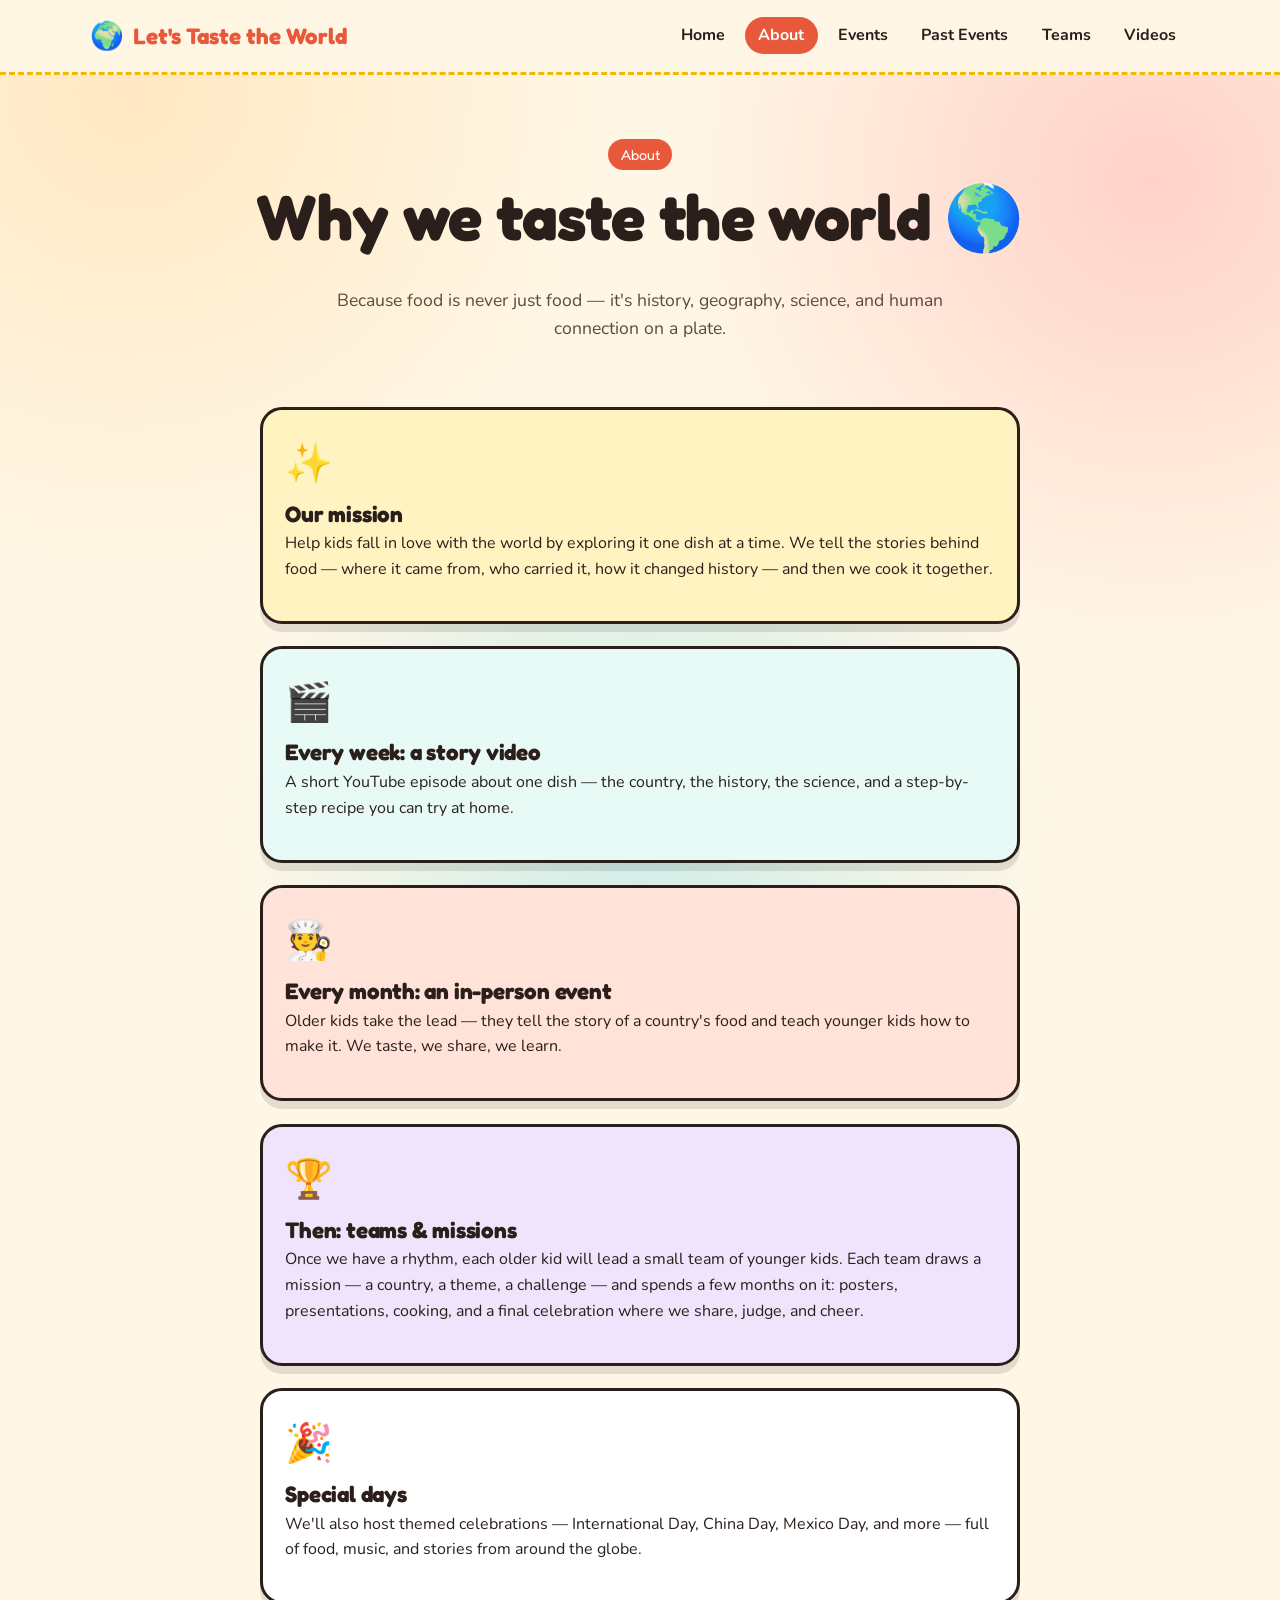
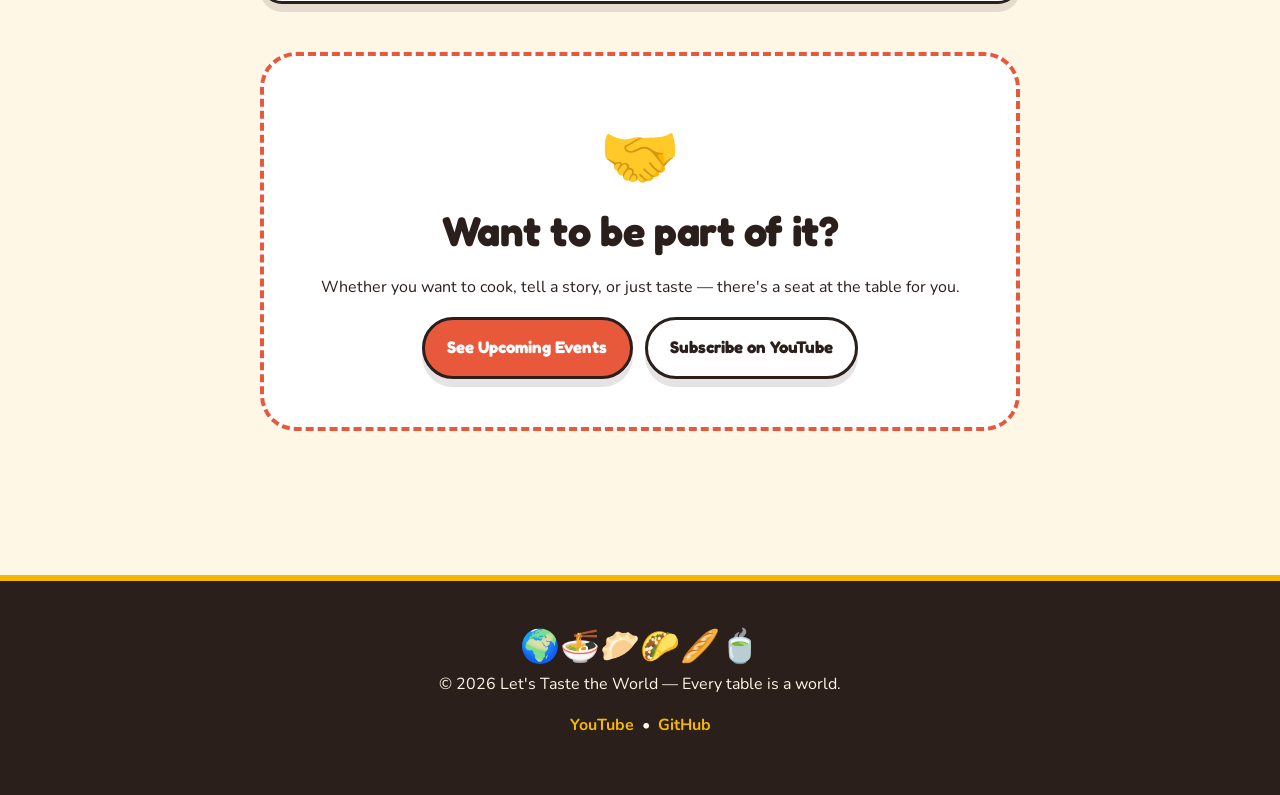
==== about.html @ e80e4e6c "Initial Taste the World site" ====
<!doctype html>
<html lang="en">
<head>
  <meta charset="utf-8" />
  <meta name="viewport" content="width=device-width, initial-scale=1" />
  <title>About — Let's Taste the World</title>
  <meta name="description" content="The story behind Taste the World — a kid-led journey through food, history, and cultures." />
  <link rel="preconnect" href="https://fonts.googleapis.com" />
  <link rel="preconnect" href="https://fonts.gstatic.com" crossorigin />
  <link href="https://fonts.googleapis.com/css2?family=Fredoka:wght@500;600;700&family=Nunito:wght@400;700;800&display=swap" rel="stylesheet" />
  <link rel="stylesheet" href="assets/css/styles.css" />
  <link rel="icon" href="data:image/svg+xml,%3Csvg xmlns='http://www.w3.org/2000/svg' viewBox='0 0 64 64'%3E%3Ctext y='52' font-size='52'%3E🌍%3C/text%3E%3C/svg%3E" />
</head>
<body>

  <div id="site-nav"></div>

  <section class="page-header">
    <div class="container">
      <span class="tag">About</span>
      <h1>Why we taste the world 🌎</h1>
      <p>Because food is never just food — it's history, geography, science, and human connection on a plate.</p>
    </div>
  </section>

  <section style="padding-top: 1rem;">
    <div class="container" style="max-width: 760px;">
      <div class="card mustard reveal">
        <span class="icon">✨</span>
        <h3>Our mission</h3>
        <p>
          Help kids fall in love with the world by exploring it one dish at a time.
          We tell the stories behind food — where it came from, who carried it, how it
          changed history — and then we cook it together.
        </p>
      </div>

      <div class="card teal reveal" style="margin-top:1.4rem;">
        <span class="icon">🎬</span>
        <h3>Every week: a story video</h3>
        <p>
          A short YouTube episode about one dish — the country, the history,
          the science, and a step-by-step recipe you can try at home.
        </p>
      </div>

      <div class="card terracotta reveal" style="margin-top:1.4rem;">
        <span class="icon">🧑‍🍳</span>
        <h3>Every month: an in-person event</h3>
        <p>
          Older kids take the lead — they tell the story of a country's food and
          teach younger kids how to make it. We taste, we share, we learn.
        </p>
      </div>

      <div class="card plum reveal" style="margin-top:1.4rem;">
        <span class="icon">🏆</span>
        <h3>Then: teams & missions</h3>
        <p>
          Once we have a rhythm, each older kid will lead a small team of younger kids.
          Each team draws a mission — a country, a theme, a challenge — and spends a few
          months on it: posters, presentations, cooking, and a final celebration where we
          share, judge, and cheer.
        </p>
      </div>

      <div class="card reveal" style="margin-top:1.4rem;">
        <span class="icon">🎉</span>
        <h3>Special days</h3>
        <p>
          We'll also host themed celebrations — International Day, China Day, Mexico Day,
          and more — full of food, music, and stories from around the globe.
        </p>
      </div>

      <div class="empty mt-3">
        <span class="big-emoji">🤝</span>
        <h2>Want to be part of it?</h2>
        <p>Whether you want to cook, tell a story, or just taste — there's a seat at the table for you.</p>
        <a class="btn primary" href="events.html">See Upcoming Events</a>
        <a class="btn ghost"   href="https://www.youtube.com/@Letstastetheworld-w2u" target="_blank" rel="noopener" style="margin-left:.5rem;">Subscribe on YouTube</a>
      </div>
    </div>
  </section>

  <div id="site-footer"></div>

  <script src="assets/js/main.js"></script>
</body>
</html>
---- assets/css/styles.css ----
/* =========================================================
   Taste the World — Playful & Colorful theme
   ========================================================= */

:root {
  --cream:      #fff7e6;
  --cream-2:    #fdeccb;
  --terracotta: #e8593c;
  --mustard:    #f5b800;
  --teal:       #2bb7a8;
  --plum:       #6b3fa0;
  --ink:        #2a1f1a;
  --ink-soft:   #5b4a42;
  --shadow:     0 8px 0 rgba(42, 31, 26, 0.12);
  --radius:     22px;
  --radius-lg:  36px;
  --font-display: "Fredoka", "Baloo 2", "Comic Sans MS", system-ui, sans-serif;
  --font-body:    "Nunito", "Segoe UI", system-ui, -apple-system, sans-serif;
}

* { box-sizing: border-box; }

html, body {
  margin: 0;
  padding: 0;
  font-family: var(--font-body);
  color: var(--ink);
  background:
    radial-gradient(circle at 10% 10%, #ffe8c2 0, transparent 35%),
    radial-gradient(circle at 90% 20%, #ffd2c8 0, transparent 35%),
    radial-gradient(circle at 50% 90%, #cdeee9 0, transparent 40%),
    var(--cream);
  background-attachment: fixed;
  line-height: 1.6;
  scroll-behavior: smooth;
}

img { max-width: 100%; display: block; }

a { color: var(--terracotta); text-decoration: none; font-weight: 700; }
a:hover { text-decoration: underline wavy; }

h1, h2, h3, h4 {
  font-family: var(--font-display);
  color: var(--ink);
  line-height: 1.15;
  margin: 0 0 0.5em;
  letter-spacing: -0.01em;
}

h1 { font-size: clamp(2.2rem, 5vw, 4rem); }
h2 { font-size: clamp(1.8rem, 3.5vw, 2.6rem); }
h3 { font-size: 1.4rem; }

p  { margin: 0 0 1em; }

/* ---------- Layout ---------- */
.container {
  width: min(1100px, 92%);
  margin-inline: auto;
}

section {
  padding: 5rem 0;
}

/* ---------- Top nav ---------- */
.nav {
  position: sticky;
  top: 0;
  z-index: 50;
  background: rgba(255, 247, 230, 0.92);
  backdrop-filter: blur(8px);
  border-bottom: 3px dashed var(--mustard);
}
.nav-inner {
  display: flex;
  align-items: center;
  justify-content: space-between;
  padding: 0.9rem 0;
}
.logo {
  display: flex;
  align-items: center;
  gap: 0.55rem;
  font-family: var(--font-display);
  font-weight: 700;
  font-size: 1.4rem;
  color: var(--terracotta);
}
.logo .logo-emoji {
  font-size: 1.7rem;
  animation: bob 3s ease-in-out infinite;
  display: inline-block;
}
@keyframes bob {
  0%, 100% { transform: translateY(0) rotate(-4deg); }
  50%      { transform: translateY(-4px) rotate(6deg); }
}

.nav ul {
  list-style: none;
  display: flex;
  gap: 0.4rem;
  margin: 0;
  padding: 0;
  flex-wrap: wrap;
}
.nav ul a {
  color: var(--ink);
  font-weight: 700;
  padding: 0.45rem 0.85rem;
  border-radius: 999px;
  transition: background .2s, color .2s, transform .2s;
}
.nav ul a:hover {
  background: var(--mustard);
  color: var(--ink);
  text-decoration: none;
  transform: translateY(-2px);
}
.nav ul a.active {
  background: var(--terracotta);
  color: #fff;
}

.nav-toggle {
  display: none;
  background: var(--terracotta);
  color: #fff;
  border: none;
  border-radius: 999px;
  padding: 0.4rem 0.8rem;
  font-weight: 800;
  cursor: pointer;
}

@media (max-width: 760px) {
  .nav-toggle { display: inline-block; }
  .nav ul {
    display: none;
    width: 100%;
    flex-direction: column;
    padding: 0.5rem 0 1rem;
  }
  .nav.open ul { display: flex; }
  .nav-inner { flex-wrap: wrap; }
}

/* ---------- Hero ---------- */
.hero {
  position: relative;
  padding: 4rem 0 5rem;
  overflow: hidden;
}
.hero::before,
.hero::after {
  content: "";
  position: absolute;
  border-radius: 50%;
  filter: blur(2px);
  z-index: 0;
  opacity: .55;
}
.hero::before {
  width: 220px; height: 220px;
  background: var(--mustard);
  top: -60px; left: -40px;
}
.hero::after {
  width: 280px; height: 280px;
  background: var(--teal);
  bottom: -80px; right: -60px;
}

.hero-grid {
  position: relative;
  z-index: 1;
  display: grid;
  grid-template-columns: 1.05fr 0.95fr;
  gap: 3rem;
  align-items: center;
}
@media (max-width: 900px) {
  .hero-grid { grid-template-columns: 1fr; }
}

.hero-text h1 span {
  display: inline-block;
  background: linear-gradient(120deg, var(--terracotta), var(--mustard) 50%, var(--teal));
  -webkit-background-clip: text;
  background-clip: text;
  color: transparent;
}
.hero-text p.lead {
  font-size: 1.2rem;
  color: var(--ink-soft);
  max-width: 36ch;
}

.hero-cta {
  display: flex;
  flex-wrap: wrap;
  gap: 0.8rem;
  margin-top: 1.6rem;
}

.btn {
  display: inline-block;
  padding: 0.9rem 1.4rem;
  border-radius: 999px;
  font-weight: 800;
  font-family: var(--font-display);
  font-size: 1.05rem;
  cursor: pointer;
  border: 3px solid var(--ink);
  background: var(--mustard);
  color: var(--ink);
  box-shadow: var(--shadow);
  transition: transform .15s, box-shadow .15s;
  text-decoration: none;
}
.btn:hover {
  transform: translate(-2px, -2px);
  box-shadow: 0 12px 0 rgba(42,31,26,.15);
  text-decoration: none;
}
.btn:active {
  transform: translate(0, 2px);
  box-shadow: 0 4px 0 rgba(42,31,26,.15);
}
.btn.primary    { background: var(--terracotta); color: #fff; }
.btn.secondary  { background: var(--teal); color: #fff; }
.btn.ghost      { background: #fff; }

/* Hero video frame */
.video-frame {
  position: relative;
  border: 4px solid var(--ink);
  border-radius: var(--radius-lg);
  background: #000;
  overflow: hidden;
  box-shadow: var(--shadow);
  aspect-ratio: 9 / 16;
  max-width: 360px;
  margin-inline: auto;
  transform: rotate(-2deg);
  transition: transform .3s;
}
.video-frame:hover { transform: rotate(0); }
.video-frame iframe {
  position: absolute;
  inset: 0;
  width: 100%;
  height: 100%;
  border: 0;
}

/* Sticker labels */
.sticker {
  position: absolute;
  background: var(--mustard);
  color: var(--ink);
  font-family: var(--font-display);
  font-weight: 800;
  padding: .4rem .9rem;
  border-radius: 999px;
  border: 3px solid var(--ink);
  box-shadow: var(--shadow);
  z-index: 2;
}
.sticker.top-left  { top: -14px; left: -10px; transform: rotate(-8deg); background: var(--teal); color: #fff; }
.sticker.bot-right { bottom: -14px; right: -10px; transform: rotate(6deg); background: var(--terracotta); color: #fff; }

/* ---------- Did you know ---------- */
.dyk {
  background:
    linear-gradient(180deg, rgba(255,255,255,.6), rgba(255,255,255,.2)),
    var(--cream-2);
  border-top: 4px dashed var(--terracotta);
  border-bottom: 4px dashed var(--terracotta);
}
.dyk h2 {
  text-align: center;
  margin-bottom: 2.5rem;
}
.dyk h2 em {
  font-style: normal;
  color: var(--terracotta);
}

.dyk-list {
  display: grid;
  gap: 1.2rem;
  max-width: 720px;
  margin-inline: auto;
}
.dyk-card {
  background: #fff;
  border: 3px solid var(--ink);
  border-radius: var(--radius);
  padding: 1.2rem 1.4rem;
  box-shadow: var(--shadow);
  position: relative;
  opacity: 0;
  transform: translateY(20px);
  transition: opacity .6s ease, transform .6s ease;
}
.dyk-card.visible { opacity: 1; transform: translateY(0); }
.dyk-card:nth-child(odd)  { rotate: -1deg; }
.dyk-card:nth-child(even) { rotate:  1deg; }
.dyk-card .emoji {
  font-size: 2rem;
  margin-right: .5rem;
}
.dyk-card strong {
  color: var(--plum);
  font-family: var(--font-display);
  font-size: 1.1rem;
  display: block;
  margin-bottom: .2rem;
}

/* ---------- Manifesto ---------- */
.manifesto {
  text-align: center;
}
.manifesto blockquote {
  margin: 0 auto;
  max-width: 640px;
  font-family: var(--font-display);
  font-size: clamp(1.2rem, 2.4vw, 1.6rem);
  color: var(--ink);
  line-height: 1.5;
}
.manifesto blockquote span {
  display: block;
  margin: .25rem 0;
}
.manifesto .punch {
  margin-top: 1.5rem;
  font-size: clamp(1.6rem, 4vw, 2.4rem);
  color: var(--terracotta);
}

/* ---------- Cards grid ---------- */
.cards {
  display: grid;
  grid-template-columns: repeat(auto-fit, minmax(240px, 1fr));
  gap: 1.4rem;
}
.card {
  background: #fff;
  border: 3px solid var(--ink);
  border-radius: var(--radius);
  padding: 1.4rem;
  box-shadow: var(--shadow);
  transition: transform .2s;
}
.card:hover { transform: translateY(-4px) rotate(-1deg); }
.card .icon {
  font-size: 2.4rem;
  display: inline-block;
  margin-bottom: .4rem;
}
.card h3 { margin-bottom: .3rem; }
.card.teal       { background: #e7faf6; }
.card.mustard    { background: #fff3c2; }
.card.terracotta { background: #ffe2d8; }
.card.plum       { background: #efe4fb; }

/* ---------- Section headings ---------- */
.section-title {
  text-align: center;
  margin-bottom: 2.5rem;
}
.section-title h2 { margin-bottom: .4rem; }
.section-title p  { color: var(--ink-soft); max-width: 600px; margin-inline: auto; }
.tag {
  display: inline-block;
  background: var(--teal);
  color: #fff;
  font-family: var(--font-display);
  font-size: .9rem;
  padding: .25rem .8rem;
  border-radius: 999px;
  margin-bottom: .6rem;
}

/* ---------- Page header (non-home) ---------- */
.page-header {
  padding: 4rem 0 2rem;
  text-align: center;
}
.page-header .tag { background: var(--terracotta); }
.page-header p {
  color: var(--ink-soft);
  max-width: 620px;
  margin-inline: auto;
  font-size: 1.1rem;
}

/* ---------- Events list ---------- */
.event-list {
  display: grid;
  gap: 1.4rem;
}
.event {
  display: grid;
  grid-template-columns: 110px 1fr auto;
  gap: 1.2rem;
  align-items: center;
  background: #fff;
  border: 3px solid var(--ink);
  border-radius: var(--radius);
  padding: 1.2rem;
  box-shadow: var(--shadow);
}
@media (max-width: 640px) {
  .event { grid-template-columns: 1fr; text-align: center; }
}
.event-date {
  background: var(--mustard);
  border: 3px solid var(--ink);
  border-radius: 18px;
  padding: .6rem;
  text-align: center;
  font-family: var(--font-display);
}
.event-date .m { display: block; font-size: 1rem; color: var(--terracotta); }
.event-date .d { display: block; font-size: 2rem; line-height: 1; }
.event h3 { margin-bottom: .2rem; }
.event small { color: var(--ink-soft); }

/* ---------- Empty state ---------- */
.empty {
  text-align: center;
  background: #fff;
  border: 4px dashed var(--terracotta);
  border-radius: var(--radius-lg);
  padding: 3rem 1.5rem;
}
.empty .big-emoji {
  font-size: 4rem;
  display: inline-block;
  animation: bob 3s ease-in-out infinite;
}

/* ---------- Video grid ---------- */
.video-grid {
  display: grid;
  grid-template-columns: repeat(auto-fit, minmax(280px, 1fr));
  gap: 1.6rem;
}
.video-card {
  background: #fff;
  border: 3px solid var(--ink);
  border-radius: var(--radius);
  overflow: hidden;
  box-shadow: var(--shadow);
  transition: transform .2s;
}
.video-card:hover { transform: translateY(-4px); }
.video-card .thumb {
  position: relative;
  aspect-ratio: 16 / 9;
  background: #000;
}
.video-card .thumb iframe {
  position: absolute;
  inset: 0;
  width: 100%;
  height: 100%;
  border: 0;
}
.video-card .body { padding: 1rem 1.2rem 1.2rem; }
.video-card .body h3 { margin-bottom: .2rem; }
.video-card .body small { color: var(--ink-soft); }

/* ---------- Form ---------- */
.form-wrap {
  max-width: 640px;
  margin: 0 auto;
  background: #fff;
  border: 3px solid var(--ink);
  border-radius: var(--radius-lg);
  padding: 2rem;
  box-shadow: var(--shadow);
}
.form-wrap label {
  display: block;
  font-weight: 800;
  margin: 1rem 0 .3rem;
  color: var(--ink);
}
.form-wrap input,
.form-wrap select,
.form-wrap textarea {
  width: 100%;
  padding: .7rem 1rem;
  border: 2px solid var(--ink);
  border-radius: 14px;
  font-family: inherit;
  font-size: 1rem;
  background: var(--cream);
}
.form-wrap textarea { min-height: 110px; resize: vertical; }
.form-note {
  text-align: center;
  color: var(--ink-soft);
  font-size: .95rem;
  margin-top: 1rem;
}

/* ---------- Footer ---------- */
footer {
  background: var(--ink);
  color: #fff7e6;
  text-align: center;
  padding: 2.5rem 1rem;
  margin-top: 4rem;
  border-top: 6px solid var(--mustard);
}
footer .foot-emoji { font-size: 2rem; }
footer a { color: var(--mustard); }

/* ---------- Utility ---------- */
.center { text-align: center; }
.mt-2 { margin-top: 2rem; }
.mt-3 { margin-top: 3rem; }
.mb-2 { margin-bottom: 2rem; }
.wavy-divider {
  height: 28px;
  background:
    radial-gradient(circle at 14px 0, var(--cream) 14px, transparent 15px) repeat-x;
  background-size: 28px 28px;
}
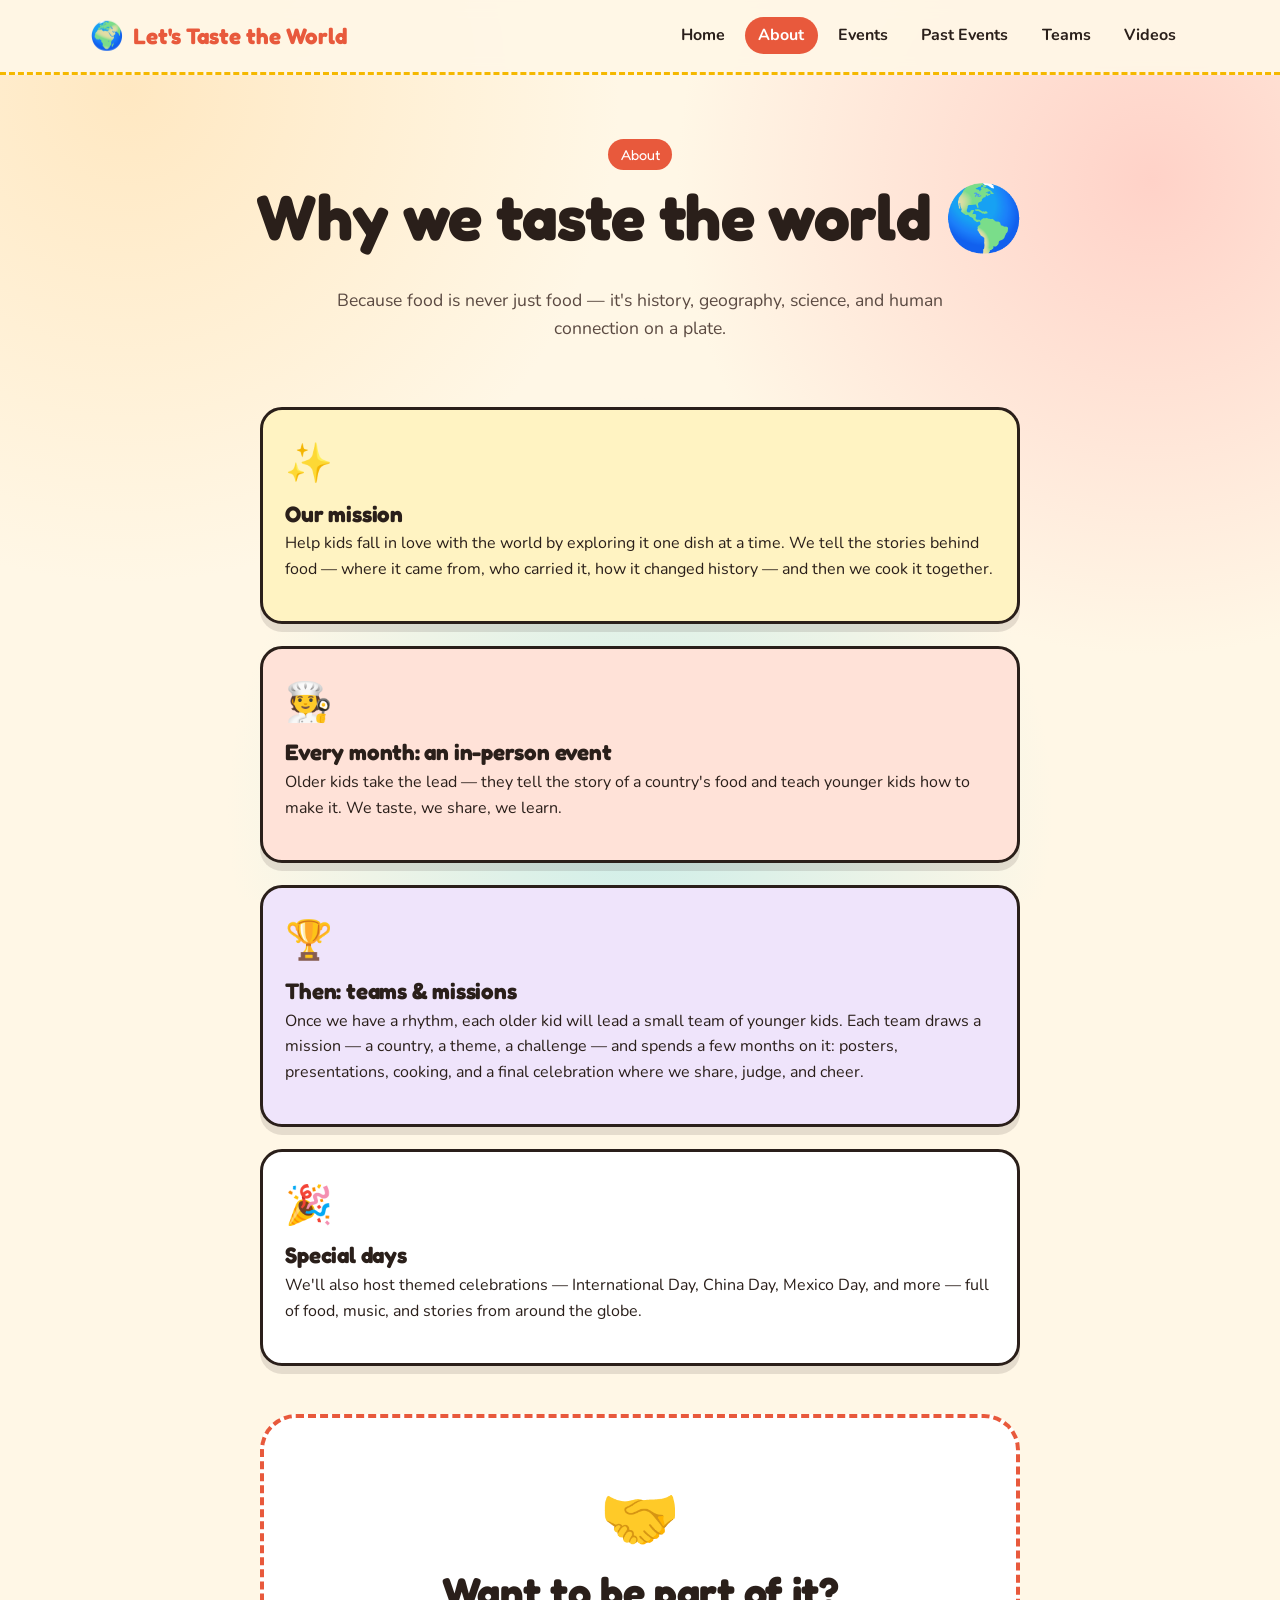
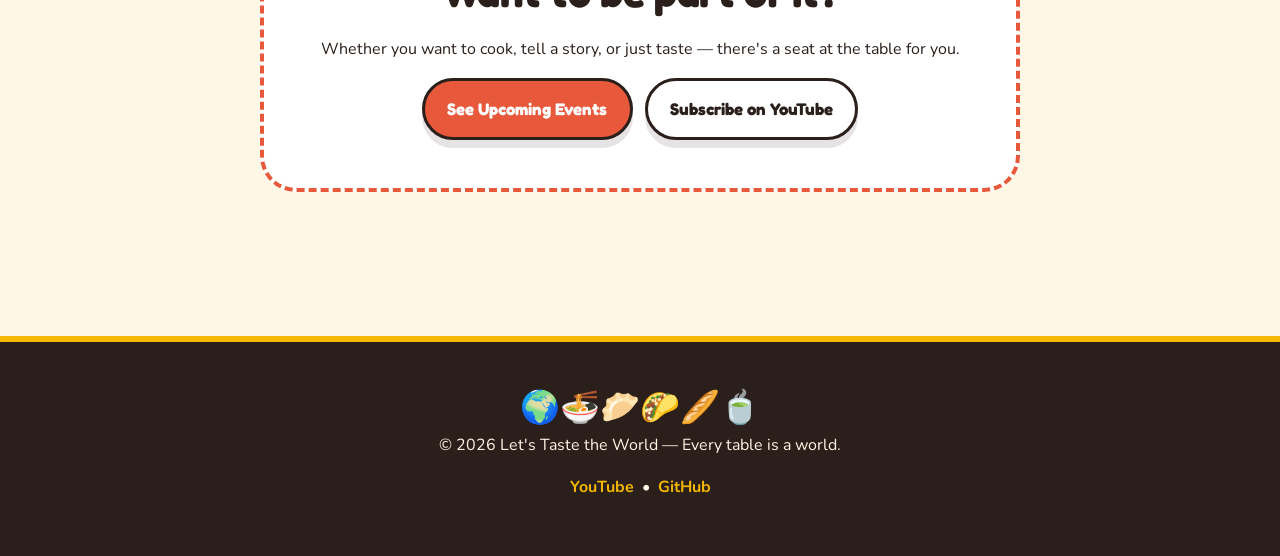
==== commit 1542e639: "About: remove 'Every week: a story video' card" ====
--- a/about.html
+++ b/about.html
@@ -32,15 +32,6 @@
           Help kids fall in love with the world by exploring it one dish at a time.
           We tell the stories behind food — where it came from, who carried it, how it
           changed history — and then we cook it together.
-        </p>
-      </div>
-
-      <div class="card teal reveal" style="margin-top:1.4rem;">
-        <span class="icon">🎬</span>
-        <h3>Every week: a story video</h3>
-        <p>
-          A short YouTube episode about one dish — the country, the history,
-          the science, and a step-by-step recipe you can try at home.
         </p>
       </div>
 
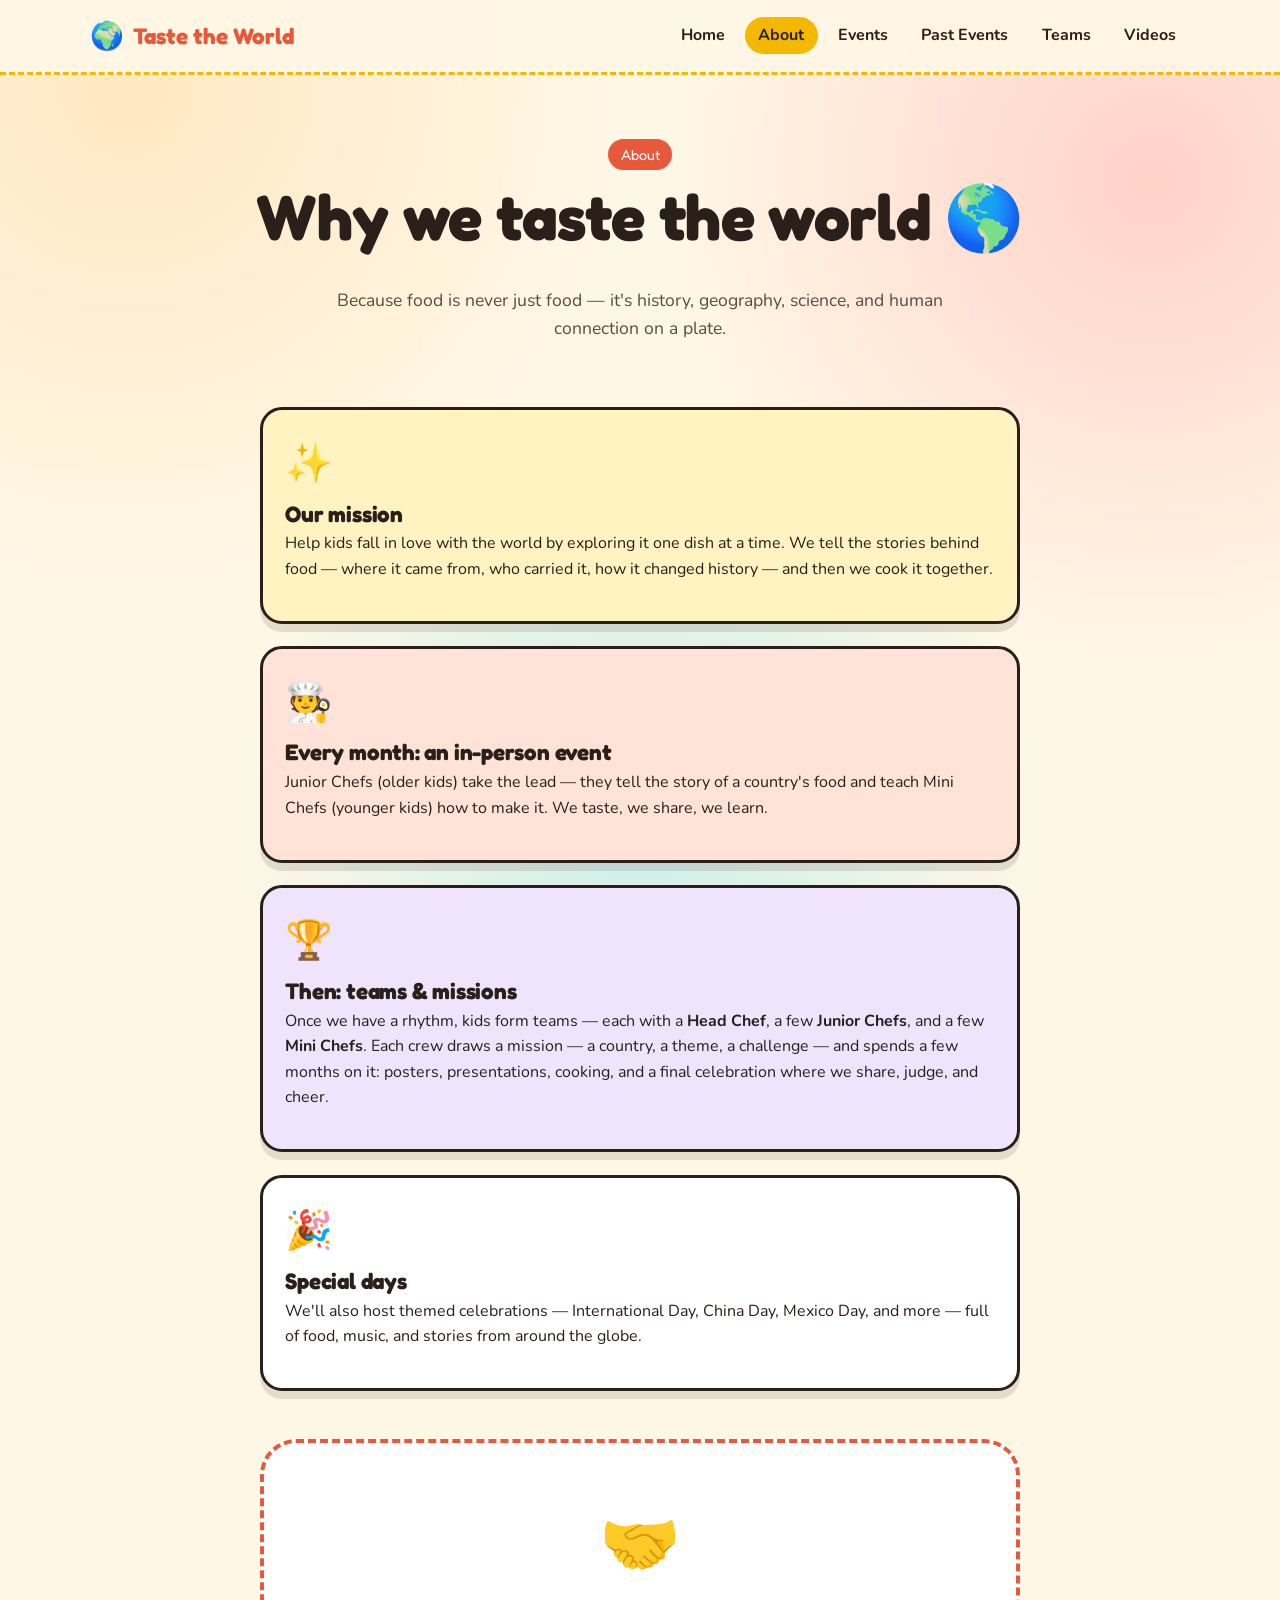
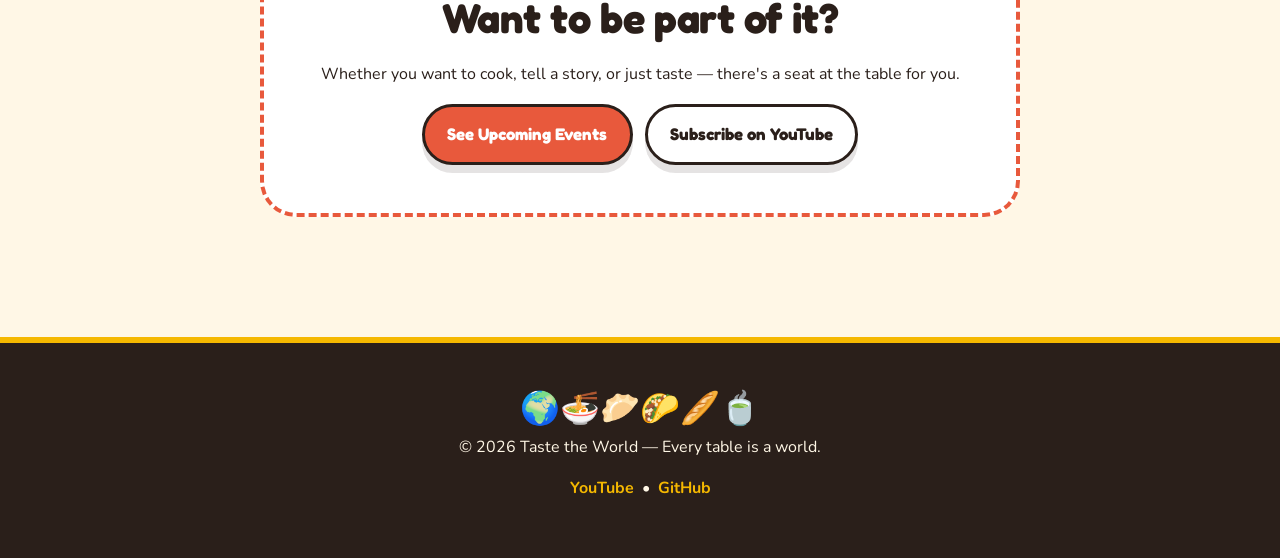
==== commit c365a132: "update event" ====
--- a/about.html
+++ b/about.html
@@ -39,8 +39,9 @@
         <span class="icon">🧑‍🍳</span>
         <h3>Every month: an in-person event</h3>
         <p>
-          Older kids take the lead — they tell the story of a country's food and
-          teach younger kids how to make it. We taste, we share, we learn.
+          Junior Chefs (older kids) take the lead — they tell the story of a
+          country's food and teach Mini Chefs (younger kids) how to make it.
+          We taste, we share, we learn.
         </p>
       </div>
 
@@ -48,8 +49,9 @@
         <span class="icon">🏆</span>
         <h3>Then: teams & missions</h3>
         <p>
-          Once we have a rhythm, each older kid will lead a small team of younger kids.
-          Each team draws a mission — a country, a theme, a challenge — and spends a few
+          Once we have a rhythm, kids form teams — each with a <strong>Head Chef</strong>,
+          a few <strong>Junior Chefs</strong>, and a few <strong>Mini Chefs</strong>.
+          Each crew draws a mission — a country, a theme, a challenge — and spends a few
           months on it: posters, presentations, cooking, and a final celebration where we
           share, judge, and cheer.
         </p>
--- a/assets/css/styles.css
+++ b/assets/css/styles.css
@@ -61,7 +61,7 @@
 }
 
 section {
-  padding: 5rem 0;
+  padding: 3.5rem 0;
 }
 
 /* ---------- Top nav ---------- */
@@ -119,9 +119,11 @@
   text-decoration: none;
   transform: translateY(-2px);
 }
-.nav ul a.active {
-  background: var(--terracotta);
-  color: #fff;
+.nav ul a.active,
+.nav ul a.active:hover {
+  background: var(--mustard);
+  color: var(--ink);
+  transform: translateY(-2px);
 }
 
 .nav-toggle {
@@ -150,7 +152,7 @@
 /* ---------- Hero ---------- */
 .hero {
   position: relative;
-  padding: 4rem 0 5rem;
+  padding: 3rem 0 3.5rem;
   overflow: hidden;
 }
 .hero::before,
@@ -192,11 +194,19 @@
   background-clip: text;
   color: transparent;
 }
-.hero-text p.lead {
-  font-size: 1.2rem;
+.hero-text p.lead,
+.hero-text .lead {
+  font-size: 1.15rem;
   color: var(--ink-soft);
-  max-width: 36ch;
-}
+  max-width: 38ch;
+}
+.hero-text .manifesto-lead p {
+  margin: 0 0 .9rem;
+  font-family: var(--font-display);
+  font-weight: 500;
+  line-height: 1.45;
+}
+.hero-text .manifesto-lead p:last-child { margin-bottom: 0; }
 
 .hero-cta {
   display: flex;
@@ -282,7 +292,7 @@
 }
 .dyk h2 {
   text-align: center;
-  margin-bottom: 2.5rem;
+  margin-bottom: 1.5rem;
 }
 .dyk h2 em {
   font-style: normal;
@@ -372,7 +382,7 @@
 /* ---------- Section headings ---------- */
 .section-title {
   text-align: center;
-  margin-bottom: 2.5rem;
+  margin-bottom: 1.5rem;
 }
 .section-title h2 { margin-bottom: .4rem; }
 .section-title p  { color: var(--ink-soft); max-width: 600px; margin-inline: auto; }
@@ -400,6 +410,33 @@
   font-size: 1.1rem;
 }
 
+/* ---------- Fee callout ---------- */
+.fee-callout {
+  display: flex;
+  align-items: center;
+  gap: 1rem;
+  background: #fff3c2;
+  border: 3px solid var(--ink);
+  border-radius: var(--radius);
+  padding: 1rem 1.4rem;
+  box-shadow: var(--shadow);
+  margin-bottom: 2rem;
+}
+.fee-callout .fee-emoji {
+  font-size: 2.4rem;
+  flex-shrink: 0;
+}
+.fee-callout strong {
+  font-family: var(--font-display);
+  color: var(--terracotta);
+  font-size: 1.1rem;
+}
+.fee-callout p {
+  margin: .15rem 0 0;
+  color: var(--ink-soft);
+}
+.fee-callout p strong { color: var(--ink); font-size: 1rem; }
+
 /* ---------- Events list ---------- */
 .event-list {
   display: grid;
@@ -431,6 +468,52 @@
 .event-date .d { display: block; font-size: 2rem; line-height: 1; }
 .event h3 { margin-bottom: .2rem; }
 .event small { color: var(--ink-soft); }
+
+/* Ingredients dropdown inside an event card */
+.event .ingredients {
+  margin-top: .8rem;
+  background: var(--cream-2);
+  border: 2px dashed var(--ink);
+  border-radius: 14px;
+  padding: .5rem .9rem;
+}
+.event .ingredients summary {
+  cursor: pointer;
+  font-family: var(--font-display);
+  font-weight: 700;
+  color: var(--terracotta);
+  list-style: none;
+}
+.event .ingredients summary::-webkit-details-marker { display: none; }
+.event .ingredients summary::before {
+  content: "▸ ";
+  display: inline-block;
+  transition: transform .2s;
+}
+.event .ingredients[open] summary::before { transform: rotate(90deg); }
+.event .ingredients ul {
+  margin: .6rem 0 .2rem 1.1rem;
+  padding: 0;
+  color: var(--ink);
+}
+.event .ingredients li { margin: .15rem 0; }
+
+/* Past event embedded YouTube */
+.event .event-video {
+  margin-top: .9rem;
+  aspect-ratio: 16 / 9;
+  border-radius: 14px;
+  overflow: hidden;
+  border: 3px solid var(--ink);
+  background: #000;
+  max-width: 520px;
+}
+.event .event-video iframe {
+  width: 100%;
+  height: 100%;
+  border: 0;
+  display: block;
+}
 
 /* ---------- Empty state ---------- */
 .empty {
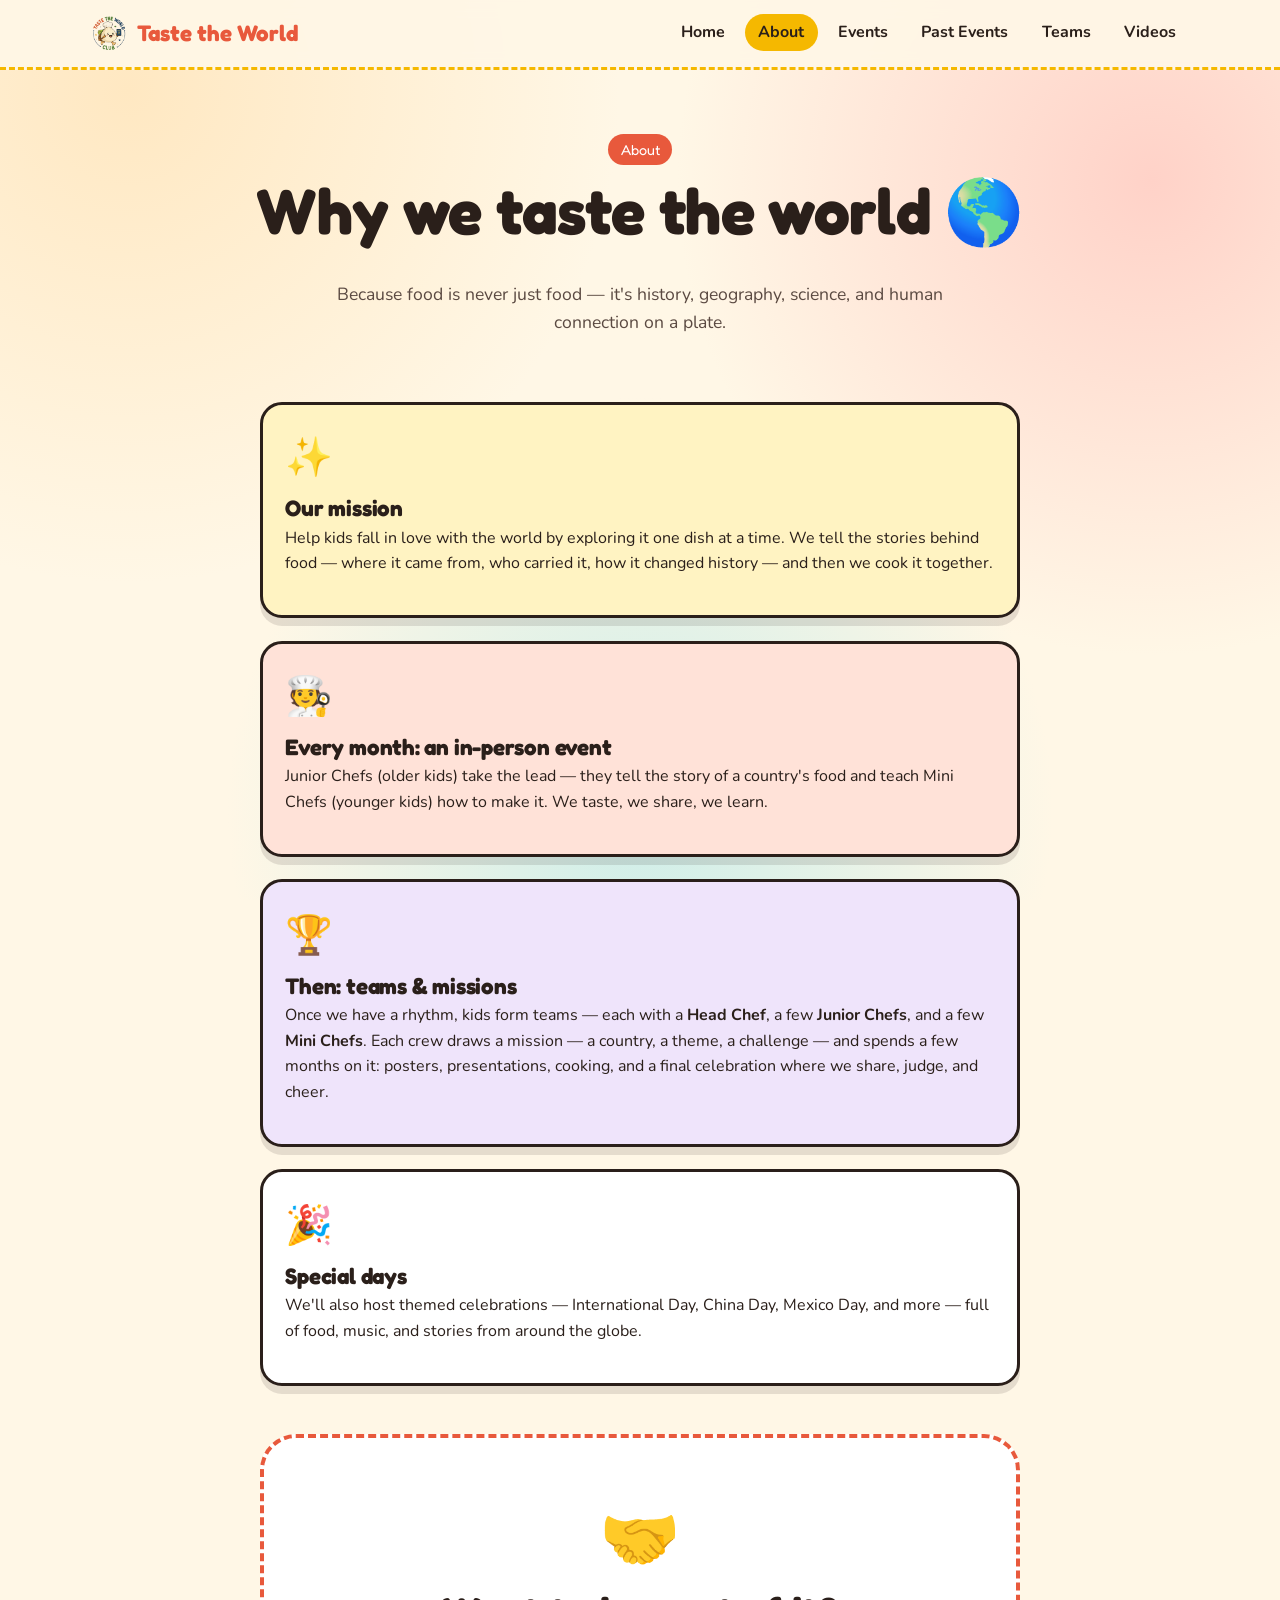
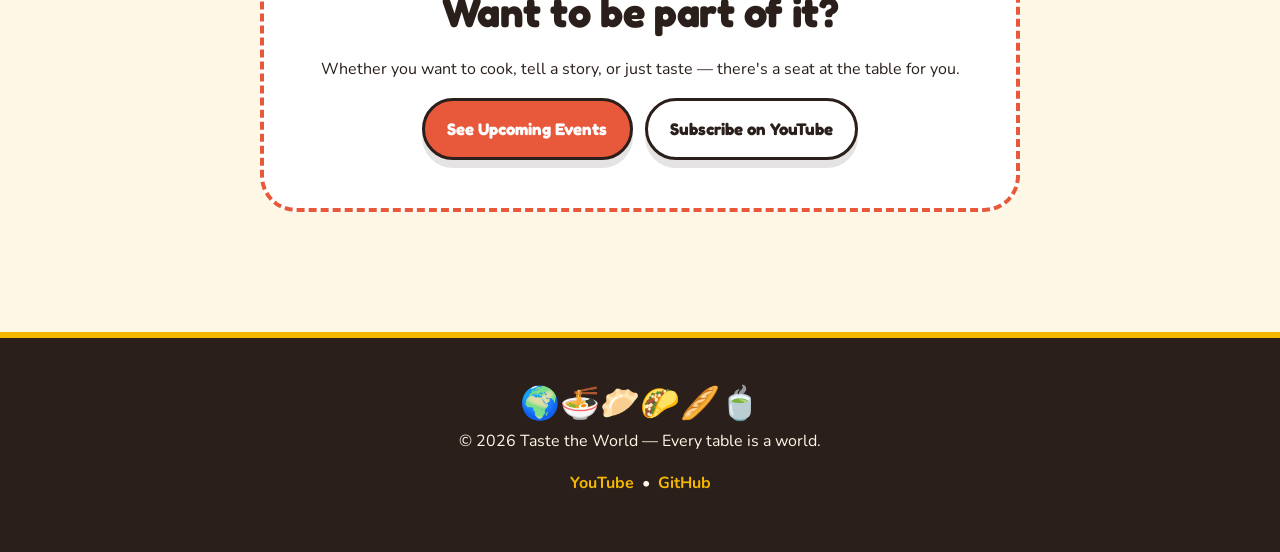
==== commit 40180213: "update logo" ====
--- a/about.html
+++ b/about.html
@@ -9,7 +9,7 @@
   <link rel="preconnect" href="https://fonts.gstatic.com" crossorigin />
   <link href="https://fonts.googleapis.com/css2?family=Fredoka:wght@500;600;700&family=Nunito:wght@400;700;800&display=swap" rel="stylesheet" />
   <link rel="stylesheet" href="assets/css/styles.css" />
-  <link rel="icon" href="data:image/svg+xml,%3Csvg xmlns='http://www.w3.org/2000/svg' viewBox='0 0 64 64'%3E%3Ctext y='52' font-size='52'%3E🌍%3C/text%3E%3C/svg%3E" />
+  <link rel="icon" type="image/png" href="logo.png" />
 </head>
 <body>
 
--- a/assets/css/styles.css
+++ b/assets/css/styles.css
@@ -39,6 +39,7 @@
 
 a { color: var(--terracotta); text-decoration: none; font-weight: 700; }
 a:hover { text-decoration: underline wavy; }
+.logo, .logo:hover { text-decoration: none; }
 
 h1, h2, h3, h4 {
   font-family: var(--font-display);
@@ -92,6 +93,14 @@
   font-size: 1.7rem;
   animation: bob 3s ease-in-out infinite;
   display: inline-block;
+}
+.logo .logo-img {
+  height: 38px;
+  width: auto;
+  display: inline-block;
+  vertical-align: middle;
+  animation: bob 3s ease-in-out infinite;
+  transform-origin: center;
 }
 @keyframes bob {
   0%, 100% { transform: translateY(0) rotate(-4deg); }
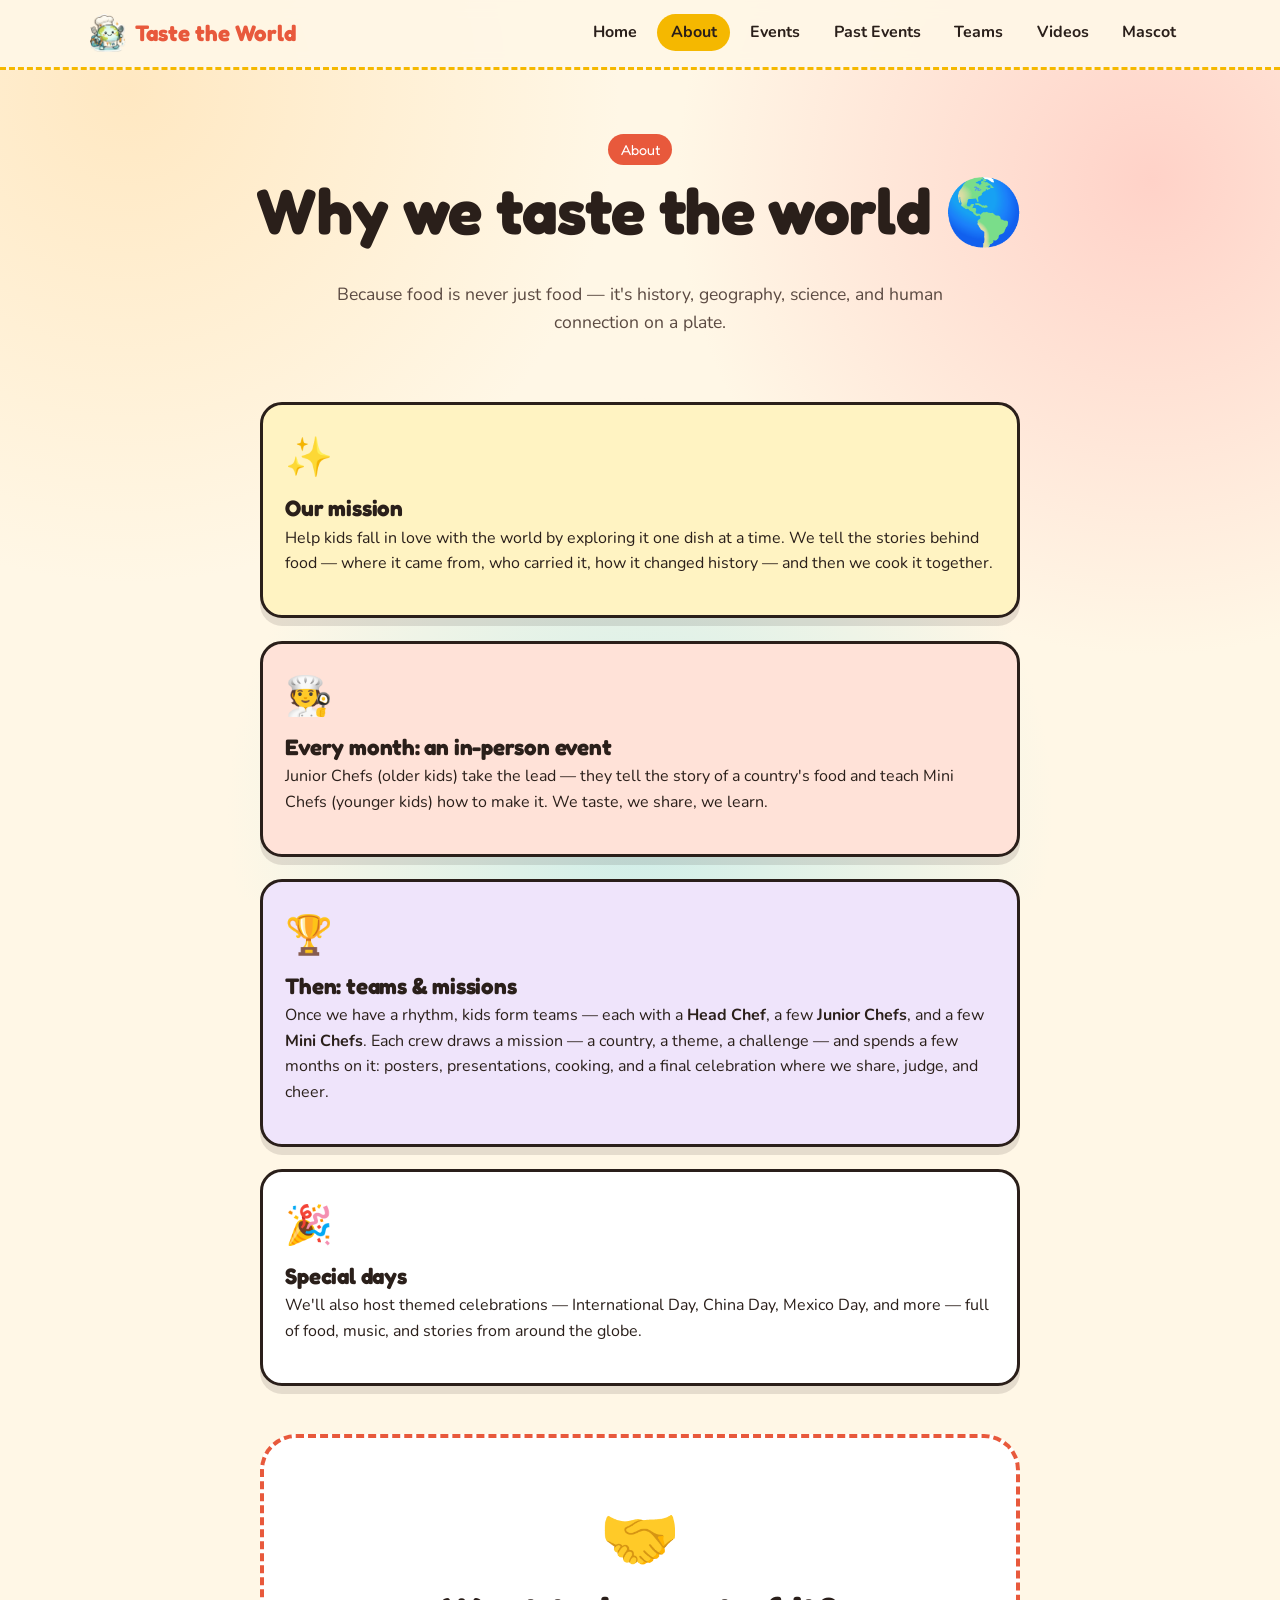
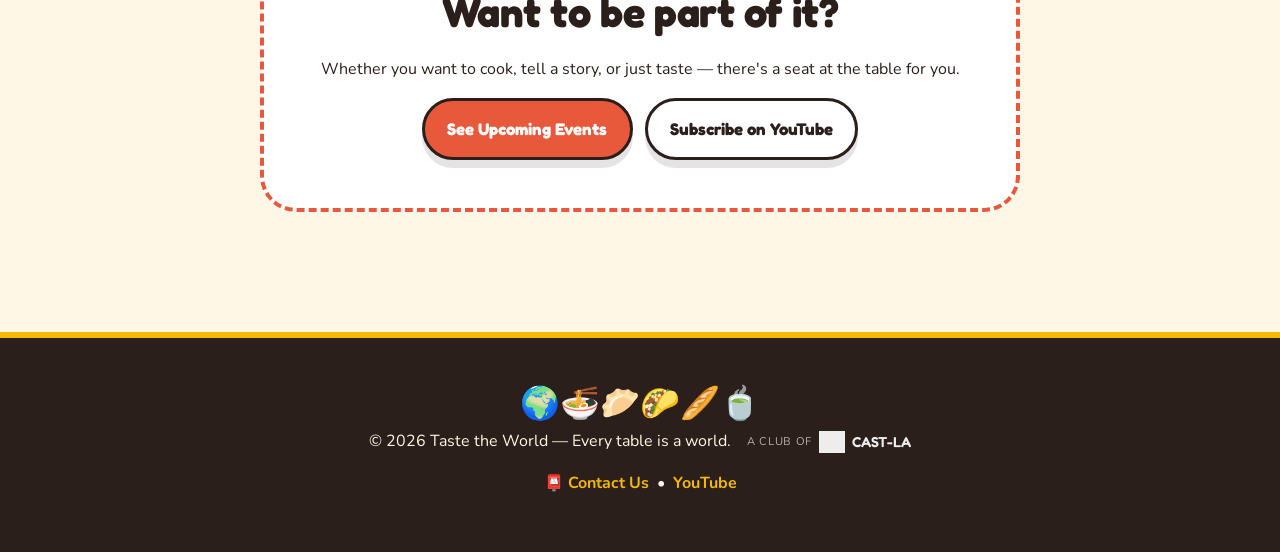
==== commit 8942554d: "add google search index" ====
--- a/about.html
+++ b/about.html
@@ -3,8 +3,17 @@
 <head>
   <meta charset="utf-8" />
   <meta name="viewport" content="width=device-width, initial-scale=1" />
-  <title>About — Let's Taste the World</title>
-  <meta name="description" content="The story behind Taste the World — a kid-led journey through food, history, and cultures." />
+  <title>About — Taste the World Club</title>
+  <meta name="description" content="The story behind Taste the World Club — a kid-led journey through food, history, and cultures from around the globe." />
+  <meta name="robots" content="index, follow" />
+  <link rel="canonical" href="https://tastetheworld.club/about.html" />
+  <meta property="og:type" content="website" />
+  <meta property="og:site_name" content="Taste the World Club" />
+  <meta property="og:title" content="About — Taste the World Club" />
+  <meta property="og:description" content="The story behind Taste the World Club — a kid-led journey through food, history, and cultures from around the globe." />
+  <meta property="og:url" content="https://tastetheworld.club/about.html" />
+  <meta property="og:image" content="https://tastetheworld.club/logo.png" />
+  <meta name="twitter:card" content="summary_large_image" />
   <link rel="preconnect" href="https://fonts.googleapis.com" />
   <link rel="preconnect" href="https://fonts.gstatic.com" crossorigin />
   <link href="https://fonts.googleapis.com/css2?family=Fredoka:wght@500;600;700&family=Nunito:wght@400;700;800&display=swap" rel="stylesheet" />
--- a/assets/css/styles.css
+++ b/assets/css/styles.css
@@ -260,19 +260,89 @@
   background: #000;
   overflow: hidden;
   box-shadow: var(--shadow);
-  aspect-ratio: 9 / 16;
-  max-width: 360px;
+  aspect-ratio: 16 / 9;
+  max-width: 560px;
   margin-inline: auto;
   transform: rotate(-2deg);
   transition: transform .3s;
 }
 .video-frame:hover { transform: rotate(0); }
-.video-frame iframe {
+.video-frame iframe,
+.video-frame video {
   position: absolute;
   inset: 0;
   width: 100%;
   height: 100%;
   border: 0;
+  object-fit: cover;
+  background: #000;
+}
+
+/* Hero photo carousel (reuses .video-frame sizing) */
+.carousel .carousel-img {
+  position: absolute;
+  inset: 0;
+  width: 100%;
+  height: 100%;
+  object-fit: cover;
+  opacity: 0;
+  transition: opacity .8s ease;
+  pointer-events: none;
+}
+.carousel .carousel-img.is-active {
+  opacity: 1;
+  pointer-events: auto;
+}
+.carousel-dots {
+  position: absolute;
+  bottom: 12px;
+  left: 0;
+  right: 0;
+  z-index: 3;
+  display: flex;
+  justify-content: center;
+  gap: 7px;
+}
+.carousel-dots button {
+  width: 9px;
+  height: 9px;
+  padding: 0;
+  border: 2px solid #fff;
+  border-radius: 50%;
+  background: transparent;
+  cursor: pointer;
+  transition: background .2s, transform .2s;
+}
+.carousel-dots button.is-active {
+  background: #fff;
+  transform: scale(1.25);
+}
+
+/* Unmute prompt button overlaying the hero video */
+.unmute-btn {
+  position: absolute;
+  bottom: 14px;
+  right: 14px;
+  z-index: 3;
+  display: inline-flex;
+  align-items: center;
+  gap: .4rem;
+  background: var(--ink);
+  color: #fff;
+  font-family: var(--font-display);
+  font-weight: 700;
+  font-size: .95rem;
+  padding: .5rem .9rem;
+  border: 2px solid #fff;
+  border-radius: 999px;
+  cursor: pointer;
+  box-shadow: 0 4px 0 rgba(0, 0, 0, .35);
+  animation: unmutePulse 1.8s ease-in-out infinite;
+}
+.unmute-btn:hover { background: var(--terracotta); }
+@keyframes unmutePulse {
+  0%, 100% { transform: scale(1); }
+  50%      { transform: scale(1.06); }
 }
 
 /* Sticker labels */
@@ -506,6 +576,257 @@
   color: var(--ink);
 }
 .event .ingredients li { margin: .15rem 0; }
+
+/* Flyer image inside event card */
+.event-flyer {
+  display: block;
+  margin: .4rem 0 1rem;
+  max-width: 360px;
+  border: 3px solid var(--ink);
+  border-radius: 14px;
+  overflow: hidden;
+  box-shadow: 0 6px 0 rgba(42,31,26,.12);
+  transition: transform .2s ease;
+}
+.event-flyer:hover { transform: translateY(-3px) rotate(-1deg); text-decoration: none; }
+.event-flyer img { width: 100%; height: auto; display: block; }
+
+/* Photo gallery inside an event card (e.g. dish photos) */
+.event-gallery {
+  display: grid;
+  grid-template-columns: repeat(auto-fill, minmax(140px, 1fr));
+  gap: .7rem;
+  margin: .4rem 0 1rem;
+  max-width: 560px;
+}
+.event-gallery-item {
+  display: block;
+  position: relative;
+  border: 3px solid var(--ink);
+  border-radius: 14px;
+  overflow: hidden;
+  box-shadow: 0 6px 0 rgba(42,31,26,.12);
+  transition: transform .2s ease;
+  background: #fff;
+  text-decoration: none;
+}
+.event-gallery-item:hover {
+  transform: translateY(-3px) rotate(-1deg);
+  text-decoration: none;
+}
+.event-gallery-item img {
+  width: 100%;
+  height: 130px;
+  object-fit: cover;
+  display: block;
+}
+.event-gallery-caption {
+  display: block;
+  font-family: var(--font-display);
+  font-weight: 700;
+  font-size: .82rem;
+  color: var(--ink);
+  background: var(--cream-2);
+  border-top: 2px dashed var(--ink);
+  padding: .35rem .55rem;
+  text-align: center;
+  line-height: 1.25;
+}
+@media (max-width: 640px) {
+  .event-gallery {
+    grid-template-columns: repeat(2, minmax(0, 1fr));
+  }
+  .event-gallery-item img { height: 110px; }
+}
+
+/* "X going" RSVP count badge */
+.rsvp-badge {
+  display: inline-flex;
+  align-items: center;
+  gap: .35rem;
+  margin: .6rem 0 .2rem;
+  padding: .3rem .75rem;
+  background: #e7faf6;
+  border: 2px solid var(--teal);
+  border-radius: 999px;
+  font-family: var(--font-display);
+  font-weight: 700;
+  font-size: .9rem;
+  color: var(--ink);
+}
+.rsvp-badge .rsvp-dot {
+  width: 8px;
+  height: 8px;
+  background: var(--teal);
+  border-radius: 50%;
+  animation: rsvpPulse 1.6s ease-in-out infinite;
+  display: inline-block;
+}
+.rsvp-badge .rsvp-count {
+  color: var(--terracotta);
+  font-weight: 800;
+}
+@keyframes rsvpPulse {
+  0%, 100% { transform: scale(1);   opacity: 1;   }
+  50%      { transform: scale(1.6); opacity: .35; }
+}
+
+/* When the badge appears inside the Kick-Off banner (light gradient bg),
+   give it a contrasting white background for readability. */
+.kickoff-banner .rsvp-badge {
+  background: #fff;
+  border-color: var(--ink);
+  margin-top: 0;
+  margin-bottom: .9rem;
+}
+
+/* Event notice — e.g. allergy / heads-up warning shown on cards and banners */
+.event-notice {
+  background: #fff3c2;
+  border: 2px solid var(--mustard);
+  border-left: 6px solid var(--terracotta);
+  border-radius: 12px;
+  padding: .6rem .9rem;
+  margin: .7rem 0;
+  font-size: .95rem;
+  line-height: 1.4;
+  color: var(--ink);
+}
+.event-notice strong { color: var(--terracotta); }
+
+/* In the Kick-Off banner the notice sits on a colorful gradient,
+   so use a brighter white background for readability. */
+.kickoff-banner .event-notice {
+  background: #fff;
+  margin: 0 0 1rem;
+}
+
+/* Event highlights bullet list */
+.event-highlights {
+  list-style: none;
+  margin: .6rem 0 .4rem;
+  padding: 0;
+  display: grid;
+  gap: .35rem;
+}
+.event-highlights li {
+  background: var(--cream-2);
+  border-left: 4px solid var(--terracotta);
+  padding: .4rem .7rem;
+  border-radius: 8px;
+  font-weight: 600;
+  color: var(--ink);
+}
+
+/* ---------- Kick-off / Next-Up banner (home page) ---------- */
+.kickoff-banner {
+  position: relative;
+  margin: 1.5rem auto 2.5rem;
+  max-width: 1100px;
+  width: 92%;
+  background: linear-gradient(135deg, #ffe2d8 0%, #fff3c2 55%, #cdeee9 100%);
+  border: 4px solid var(--ink);
+  border-radius: var(--radius-lg);
+  box-shadow: var(--shadow);
+  padding: 1.5rem;
+  display: grid;
+  grid-template-columns: minmax(180px, 240px) 1fr;
+  gap: 1.5rem;
+  align-items: center;
+  overflow: hidden;
+}
+/* Corner ribbon — reads label from data-banner-tag attribute,
+   falls back to "🎉 FIRST EVENT" for the legacy use case. */
+.kickoff-banner::before {
+  content: attr(data-banner-tag);
+  position: absolute;
+  top: 14px; right: -42px;
+  background: var(--terracotta);
+  color: #fff;
+  font-family: var(--font-display);
+  font-weight: 800;
+  font-size: .85rem;
+  letter-spacing: .08em;
+  padding: .3rem 3rem;
+  transform: rotate(35deg);
+  box-shadow: 0 3px 0 rgba(0,0,0,.15);
+}
+.kickoff-banner:not([data-banner-tag])::before { content: "🎉 FIRST EVENT"; }
+.kickoff-flyer {
+  display: block;
+  border: 3px solid var(--ink);
+  border-radius: 16px;
+  overflow: hidden;
+  box-shadow: 0 6px 0 rgba(42,31,26,.18);
+  transition: transform .2s ease;
+}
+.kickoff-flyer:hover { transform: rotate(-2deg) scale(1.02); text-decoration: none; }
+.kickoff-flyer img { width: 100%; height: auto; display: block; }
+/* Fade effect for the auto-rotating banner image */
+.kickoff-flyer-img {
+  transition: opacity .35s ease;
+  opacity: 1;
+}
+/* Emoji-only hero fallback (when an event has no flyer or gallery image) */
+.kickoff-flyer-emoji {
+  background: var(--cream-2);
+  aspect-ratio: 1 / 1;
+  display: flex;
+  align-items: center;
+  justify-content: center;
+}
+.kickoff-flyer-emoji .kickoff-emoji {
+  font-size: clamp(4rem, 12vw, 6.5rem);
+  line-height: 1;
+  filter: drop-shadow(0 4px 0 rgba(42,31,26,.15));
+}
+.kickoff-body h2 {
+  margin: 0 0 .4rem;
+  font-size: clamp(1.5rem, 3.5vw, 2.2rem);
+  color: var(--terracotta);
+}
+.kickoff-when {
+  font-family: var(--font-display);
+  font-weight: 700;
+  font-size: 1.1rem;
+  color: var(--ink);
+  margin: 0 0 .25rem;
+}
+.kickoff-where {
+  color: var(--ink-soft);
+  margin: 0 0 .8rem;
+}
+.kickoff-pills {
+  display: flex;
+  flex-wrap: wrap;
+  gap: .4rem;
+  margin: 0 0 1rem;
+  padding: 0;
+  list-style: none;
+}
+.kickoff-pills li {
+  background: #fff;
+  border: 2px solid var(--ink);
+  border-radius: 999px;
+  padding: .25rem .7rem;
+  font-size: .85rem;
+  font-weight: 700;
+}
+.kickoff-cta {
+  display: flex;
+  flex-wrap: wrap;
+  gap: .6rem;
+}
+@media (max-width: 720px) {
+  .kickoff-banner {
+    grid-template-columns: 1fr;
+    text-align: center;
+  }
+  .kickoff-flyer { max-width: 280px; margin: 0 auto; }
+  .kickoff-pills { justify-content: center; }
+  .kickoff-cta { justify-content: center; }
+  .kickoff-banner::before { top: 8px; right: -50px; font-size: .75rem; }
+}
 
 /* Past event embedded YouTube */
 .event .event-video {
@@ -616,6 +937,121 @@
 footer .foot-emoji { font-size: 2rem; }
 footer a { color: var(--mustard); }
 
+/* Copyright line with inline "A club of" badge */
+.copyright-line {
+  display: flex;
+  flex-wrap: wrap;
+  align-items: center;
+  justify-content: center;
+  gap: 0.4rem 1rem;
+}
+.club-of {
+  display: inline-flex;
+  align-items: center;
+  gap: 0.45rem;
+  text-decoration: none;
+  color: #fff;
+  opacity: 0.92;
+  transition: opacity 0.15s ease;
+}
+a.club-of:hover { opacity: 1; }
+.club-label {
+  font-size: 0.7rem;
+  letter-spacing: 0.06em;
+  text-transform: uppercase;
+  opacity: 0.7;
+}
+.club-logo {
+  height: 22px;
+  max-width: 90px;
+  object-fit: contain;
+  filter: brightness(0) invert(1);
+}
+.club-name {
+  font-family: var(--font-display);
+  font-weight: 600;
+  font-size: 0.9rem;
+}
+
+/* Partners / Sponsors in footer */
+.partners {
+  display: flex;
+  flex-wrap: wrap;
+  justify-content: center;
+  align-items: stretch;
+  gap: 1.25rem 2.5rem;
+  padding-bottom: 1.75rem;
+  margin-bottom: 1.25rem;
+  border-bottom: 2px dashed rgba(255, 247, 230, 0.18);
+}
+.partners-group {
+  display: flex;
+  flex-wrap: wrap;
+  justify-content: center;
+  gap: 1rem;
+}
+.partner-card {
+  display: flex;
+  flex-direction: column;
+  align-items: center;
+  justify-content: flex-start;
+  gap: 0.45rem;
+  min-width: 160px;
+  padding: 0.9rem 1.1rem 0.8rem;
+  background: rgba(255, 247, 230, 0.08);
+  border: 1px solid rgba(255, 247, 230, 0.15);
+  border-radius: 16px;
+  color: #fff7e6;
+  text-decoration: none !important;
+  transition: transform 0.2s ease, background 0.2s ease, border-color 0.2s ease;
+}
+a.partner-card:hover {
+  transform: translateY(-3px);
+  background: rgba(255, 247, 230, 0.14);
+  border-color: var(--mustard);
+}
+.partner-label {
+  font-size: 0.72rem;
+  letter-spacing: 0.08em;
+  text-transform: uppercase;
+  color: var(--mustard);
+  font-weight: 800;
+}
+.partner-logo-wrap {
+  display: flex;
+  align-items: center;
+  justify-content: center;
+  height: 56px;
+  min-width: 80px;
+  padding: 0.45rem 0.7rem;
+  background: #ffffff;
+  border-radius: 10px;
+  box-shadow: 0 2px 6px rgba(0, 0, 0, 0.18);
+}
+.partner-logo {
+  max-height: 100%;
+  max-width: 160px;
+  width: auto;
+  object-fit: contain;
+}
+.partner-name {
+  font-family: var(--font-display);
+  font-weight: 600;
+  font-size: 0.95rem;
+  color: #fff7e6;
+}
+.partner-name-fallback {
+  font-family: var(--font-display);
+  font-weight: 700;
+  color: var(--ink);
+  padding: 0.25rem 0.4rem;
+}
+@media (max-width: 520px) {
+  .partners { gap: 1rem; }
+  .partner-card { min-width: 140px; padding: 0.75rem 0.9rem; }
+  .partner-logo-wrap { height: 46px; }
+}
+
 /* ---------- Utility ---------- */
 .center { text-align: center; }
 .mt-2 { margin-top: 2rem; }
@@ -626,4 +1062,228 @@
   background:
     radial-gradient(circle at 14px 0, var(--cream) 14px, transparent 15px) repeat-x;
   background-size: 28px 28px;
-}+}
+
+/* ---------- Join-Us modal ---------- */
+.join-modal {
+  position: fixed;
+  inset: 0;
+  z-index: 100;
+  display: none;
+  align-items: center;
+  justify-content: center;
+  padding: 1rem;
+}
+.join-modal.open { display: flex; animation: joinFade .2s ease; }
+@keyframes joinFade { from { opacity: 0; } to { opacity: 1; } }
+
+.join-backdrop {
+  position: absolute;
+  inset: 0;
+  background: rgba(42, 31, 26, 0.65);
+  backdrop-filter: blur(3px);
+}
+.join-dialog {
+  position: relative;
+  z-index: 1;
+  background: var(--cream);
+  border: 4px solid var(--ink);
+  border-radius: var(--radius-lg);
+  box-shadow: 0 14px 0 rgba(42, 31, 26, 0.18);
+  padding: 1.75rem 1.5rem 1.5rem;
+  max-width: 920px;
+  width: 100%;
+  max-height: 90vh;
+  overflow-y: auto;
+  text-align: center;
+  animation: joinPop .25s ease;
+}
+@keyframes joinPop {
+  from { transform: translateY(20px) scale(.97); opacity: 0; }
+  to   { transform: translateY(0) scale(1); opacity: 1; }
+}
+.join-close {
+  position: absolute;
+  top: 10px; right: 14px;
+  background: var(--terracotta);
+  color: #fff;
+  border: 3px solid var(--ink);
+  width: 38px; height: 38px;
+  border-radius: 50%;
+  font-size: 1.4rem;
+  font-weight: 800;
+  line-height: 1;
+  cursor: pointer;
+  box-shadow: 0 4px 0 rgba(42,31,26,.18);
+  transition: transform .15s ease;
+}
+.join-close:hover { transform: rotate(90deg); }
+.join-dialog h2 {
+  color: var(--terracotta);
+  margin: 0 0 .25rem;
+}
+.join-sub {
+  color: var(--ink-soft);
+  margin: 0 0 1.5rem;
+}
+.join-options {
+  display: grid;
+  grid-template-columns: repeat(3, 1fr);
+  gap: 1rem;
+}
+@media (max-width: 720px) {
+  .join-options { grid-template-columns: 1fr; }
+}
+.join-option {
+  background: #fff;
+  border: 3px solid var(--ink);
+  border-radius: var(--radius);
+  padding: 1.1rem 1rem;
+  box-shadow: var(--shadow);
+  display: flex;
+  flex-direction: column;
+  align-items: center;
+  gap: .7rem;
+}
+.join-option-head {
+  display: flex;
+  align-items: center;
+  gap: .5rem;
+}
+.join-option-head h3 { margin: 0; }
+.join-option-icon { font-size: 1.6rem; }
+.join-icon {
+  font-size: 4rem;
+  line-height: 1;
+}
+.join-qr-wrap {
+  background: #fff;
+  padding: .5rem;
+  border: 2px solid var(--ink);
+  border-radius: 14px;
+}
+.join-qr {
+  width: 180px;
+  height: 180px;
+  display: block;
+  object-fit: contain;
+}
+.join-qr-fallback {
+  width: 180px;
+  height: 180px;
+  display: flex;
+  align-items: center;
+  justify-content: center;
+  flex-direction: column;
+  background: var(--cream-2);
+  border-radius: 10px;
+  color: var(--ink-soft);
+  font-weight: 700;
+  text-align: center;
+  padding: .6rem;
+  font-size: .95rem;
+}
+.join-qr-fallback small {
+  font-size: .75rem;
+  font-weight: 500;
+  color: var(--ink-soft);
+  margin-top: .3rem;
+  word-break: break-all;
+}
+.join-option-desc {
+  color: var(--ink-soft);
+  font-size: .95rem;
+  margin: 0;
+  flex: 1;
+}
+.join-hint {
+  font-family: var(--font-display);
+  color: var(--terracotta);
+  font-weight: 700;
+}
+
+/* ---------- Mascot collection ---------- */
+.mascot-tabs {
+  display: flex;
+  flex-wrap: wrap;
+  gap: .6rem;
+  justify-content: center;
+  margin: 1rem 0 2rem;
+}
+.mascot-tab {
+  font-family: var(--font-display);
+  font-size: 1.05rem;
+  font-weight: 600;
+  padding: .55rem 1.1rem;
+  border: 3px solid var(--ink);
+  border-radius: 999px;
+  background: #fff;
+  color: var(--ink);
+  cursor: pointer;
+  box-shadow: 0 4px 0 rgba(42, 31, 26, 0.18);
+  transition: transform .15s ease, background .15s ease, color .15s ease;
+}
+.mascot-tab:hover { transform: translateY(-2px); }
+.mascot-tab.active {
+  background: var(--terracotta);
+  color: #fff;
+  border-color: var(--ink);
+}
+
+.mascot-panel { display: none; }
+.mascot-panel.active { display: block; animation: mascotFade .3s ease; }
+@keyframes mascotFade {
+  from { opacity: 0; transform: translateY(8px); }
+  to   { opacity: 1; transform: translateY(0); }
+}
+
+.mascot-country-head {
+  text-align: center;
+  margin-bottom: 1.5rem;
+}
+.mascot-country-head h2 { margin-bottom: .25em; }
+.mascot-country-head p { color: var(--ink-soft); margin: 0; }
+
+.mascot-grid {
+  display: grid;
+  grid-template-columns: repeat(auto-fit, minmax(220px, 1fr));
+  gap: 1.5rem;
+}
+.mascot-card {
+  margin: 0;
+  background: #fff;
+  border: 3px solid var(--ink);
+  border-radius: var(--radius);
+  box-shadow: var(--shadow);
+  overflow: hidden;
+  text-align: center;
+  transition: transform .2s ease;
+}
+.mascot-card:hover { transform: translateY(-4px) rotate(-0.5deg); }
+.mascot-img-wrap {
+  background: var(--cream-2);
+  padding: 1rem;
+  aspect-ratio: 1 / 1;
+  display: flex;
+  align-items: center;
+  justify-content: center;
+}
+.mascot-img-wrap img {
+  max-width: 100%;
+  max-height: 100%;
+  object-fit: contain;
+}
+.mascot-card figcaption {
+  padding: .9rem 1rem 1.1rem;
+  border-top: 3px dashed var(--mustard);
+}
+.mascot-card figcaption strong {
+  display: block;
+  font-family: var(--font-display);
+  font-size: 1.15rem;
+  color: var(--ink);
+}
+.mascot-card figcaption span {
+  font-size: .9rem;
+  color: var(--ink-soft);
+}
